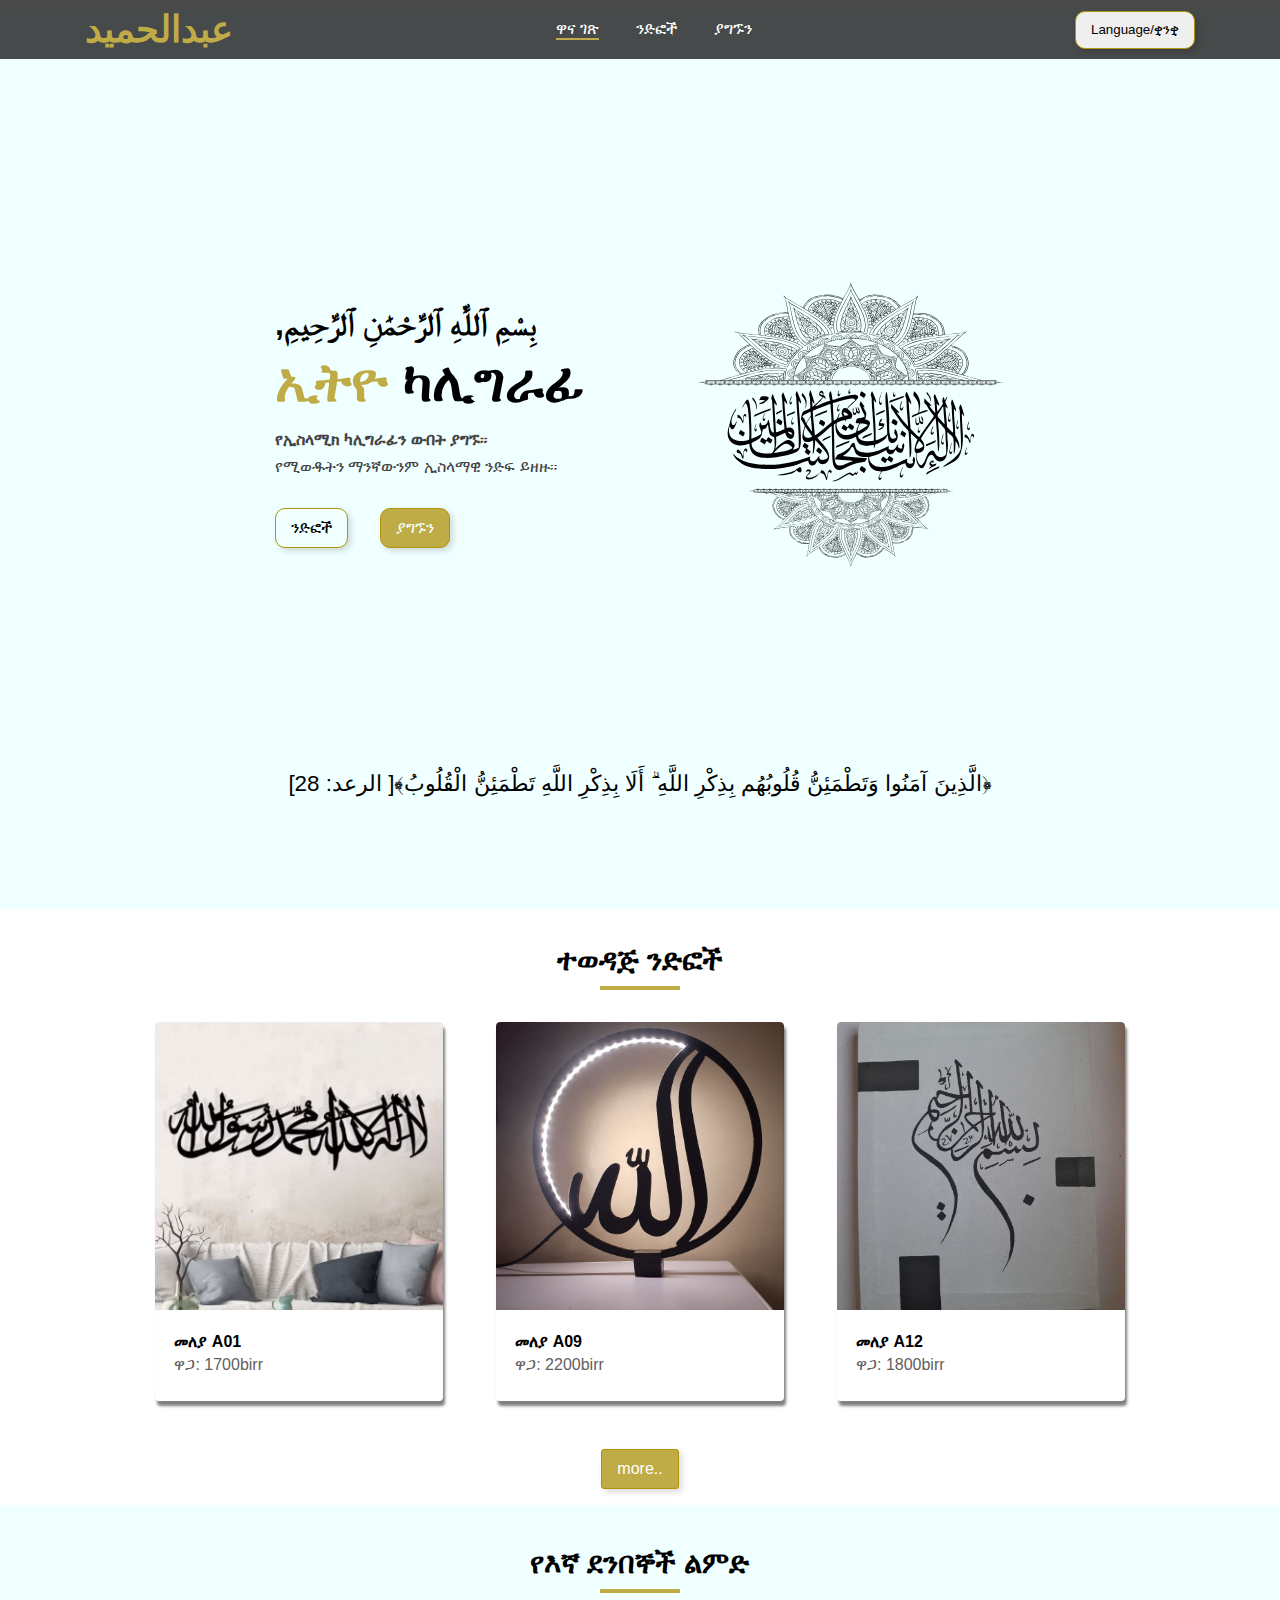
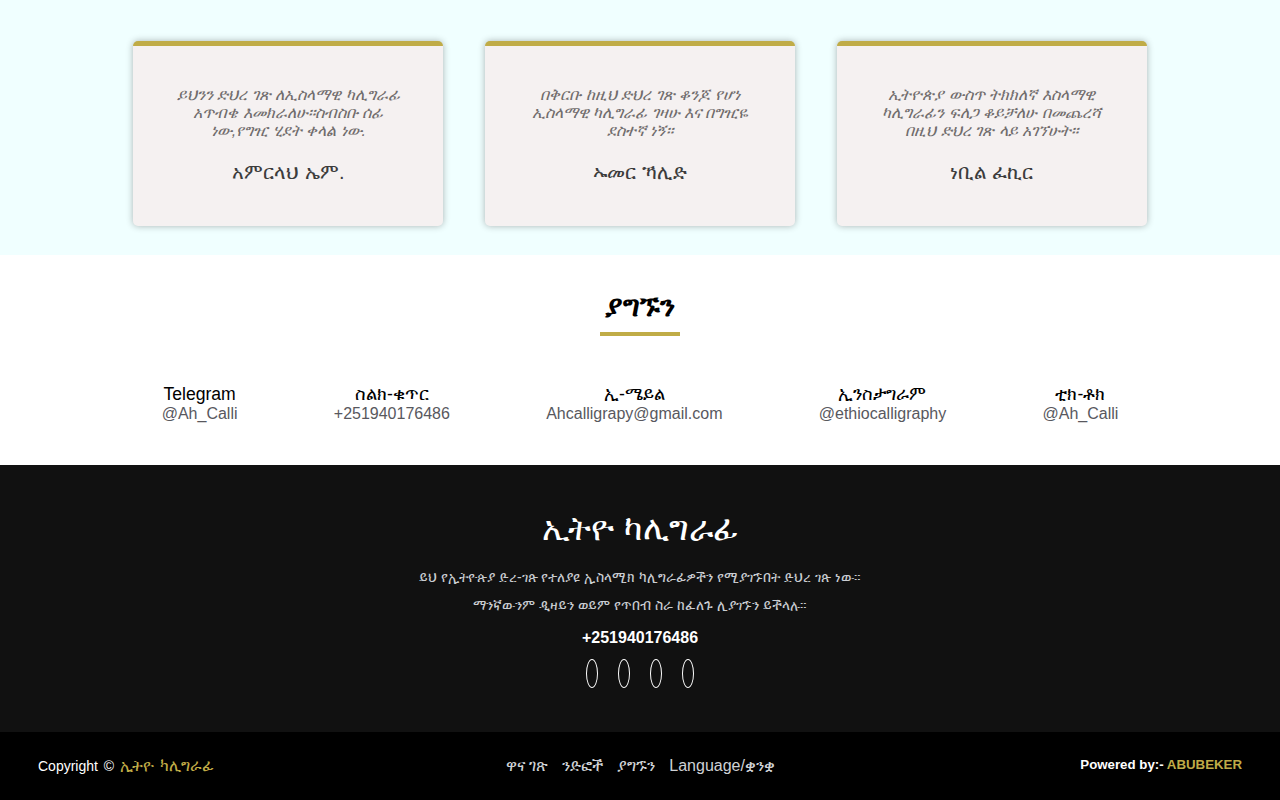
==== Amharic/amh.html @ 57990a03 "first-commit" ====
<!DOCTYPE html>
<html lang="en">
  <head>
    <meta charset="UTF-8" />
    <meta name="viewport" content="width=device-width, initial-scale=1.0" />
    <meta
      name="description"
      content="High-quality Ethiopian Islamic calligraphy for sale. Browse our collection of beautifully crafted calligraphy artworks."
    />
    <!-- <link rel="stylesheet" href="./fontawesome-free-6.2.1-web/css/all.css" />
    <link
      rel="stylesheet"
      href="../fontawesome-free-6.2.1-web/css/all.min.css"
    /> -->
    <link
      rel="stylesheet"
      href="https://cdnjs.cloudflare.com/ajax/libs/font-awesome/6.4.2/css/all.min.css"
      integrity="sha512-z3gLpd7yknf1YoNbCzqRKc4qyor8gaKU1qmn+CShxbuBusANI9QpRohGBreCFkKxLhei6S9CQXFEbbKuqLg0DA=="
      crossorigin="anonymous"
      referrerpolicy="no-referrer"
    />
    <link rel="stylesheet" href="../css/style.css" />
    <title>ኢትዮ ኢስላማዊ ካሊግራፊ</title>
  </head>
  <body>
    <header class="container">
      <div class="container-center">
        <nav class="nav">
          <div class="logo">عبدالحميد</div>
          <ul class="nav-lists">
            <li class="navlist active"><a href="#">ዋና ገጽ</a></li>
            <li class="navlist"><a href="./amhDesign.html">ንድፎች</a></li>
            <li class="navlist"><a href="#contact">ያግኙን</a></li>
          </ul>
          <button class="btn lan-btn">Language/ቋንቋ</button>
          <div class="languages">
            <div>
              <h3>Choose your language</h3>
              <h3>ቋንቋዎን ይምረጡ</h3>
              <div class="btn-container">
                <button><a href="">አማርኛ</a></button>
                <button><a href="../english/eng.html">English</a></button>
              </div>
            </div>
          </div>
          <div class="hamburger"><i class="fa-solid fa-bars"></i></div>
          <div class="overlay"></div>
          <div class="sidebar">
            <button class="close">X</button>
            <ul class="lists">
              <li class="list"><a href="#">ዋና ገጽ</a></li>
              <li class="list"><a href="./amhDesign.html">ንድፎች</a></li>
              <li class="list"><a href="#contact">ያግኙን</a></li>
            </ul>
            <button class="btn mobChangeLang">Language/ቋንቋ</button>
            <div class="languages-mob">
              <button class="mob-lang"><a href="#">አማርኛ</a></button>
              <button class="mob-lang">
                <a href="../english/eng.html">English</a>
              </button>
            </div>
          </div>
        </nav>
      </div>
    </header>

    <main>
      <div class="container-center">
        <div class="hero">
          <div class="hero-descr">
            <h3>,بِسْمِ ٱللَّٰهِ ٱلرَّحْمَٰنِ ٱلرَّحِيمِ</h3>
            <h1><span>ኢትዮ</span> ካሊግራፊ</h1>
            <h5>የኢስላሚክ ካሊግራፊን ውበት ያግኙ።</h5>
            <p>የሚወዱትን ማንኛውንም ኢስላማዊ ንድፍ ይዘዙ።</p>
            <div class="btn-container">
              <button class="btn btn-design">
                <a href="./amhDesign.html">ንድፎች</a>
              </button>
              <button class="btn btn-contact">
                <a href="#contact">ያግኙን</a>
              </button>
            </div>
          </div>
          <div class="hero-img">
            <div class="image-container">
              <img src="../img/Ornate-Islamic-Calligraphy.svg" />
            </div>
          </div>
        </div>
        <div class="ayah">
          <p>
            الَّذِينَ آمَنُوا وَتَطْمَئِنُّ قُلُوبُهُم بِذِكْرِ اللَّهِ ۗ أَلَا
            بِذِكْرِ اللَّهِ تَطْمَئِنُّ الْقُلُوبُ﴾[ الرعد: 28]﴿
          </p>
        </div>
      </div>
    </main>

    <section class="top-designs">
      <h2 class="title">ተወዳጅ ንድፎች</h2>
      <div class="underline"></div>
      <div class="designs">
        <article class="design">
          <div class="img-container">
            <img src="../img/d1.avif" alt="" />
          </div>
          <div class="design-footer">
            <h4>መለያ A01</h4>
            <p>ዋጋ: 1700birr</p>
          </div>
        </article>
        <article class="design">
          <div class="img-container">
            <img src="../img/17.jpg" alt="" />
          </div>
          <div class="design-footer">
            <h4>መለያ A09</h4>
            <p>ዋጋ: 2200birr</p>
          </div>
        </article>
        <article class="design">
          <div class="img-container">
            <img src="../img/19.jpg" alt="" />
          </div>
          <div class="design-footer">
            <h4>መለያ A12</h4>
            <p>ዋጋ: 1800birr</p>
          </div>
        </article>
      </div>
      <button class="btn btn-more">
        <a href="./amhDesign.html">more..</a>
      </button>
    </section>

    <section class="reviews-container">
      <h2 class="title">የእኛ ደንበኞች ልምድ</h2>
      <div class="underline"></div>
      <div class="reviews">
        <article class="review">
          <figcaption>
            <div class="quote">
              <i class="fa fa-quote-right" aria-hidden="true"></i>
            </div>
            <blockquote>
              <p>
                ይህንን ድህረ ገጽ ለኢስላማዊ ካሊግራፊ አጥብቄ እመክራለሁ።ስብስቡ ሰፊ ነው,የግዢ ሂደት ቀላል ነው.
              </p>
            </blockquote>
            <h3>አምርላህ ኤም.</h3>
          </figcaption>
        </article>
        <article class="review">
          <figcaption>
            <div class="quote">
              <i class="fa fa-quote-right" aria-hidden="true"></i>
            </div>
            <blockquote>
              <p>በቅርቡ ከዚህ ድህረ ገጽ ቆንጆ የሆነ ኢስላማዊ ካሊግራፊ ገዛሁ እና በግዢዬ ደስተኛ ነኝ።</p>
            </blockquote>
            <h3>ኡመር ኻሊድ</h3>
          </figcaption>
        </article>
        <article class="review">
          <figcaption>
            <div class="quote">
              <i class="fa fa-quote-right" aria-hidden="true"></i>
            </div>
            <blockquote>
              <p>
                ኢትዮጵያ ውስጥ ትክክለኛ እስላማዊ ካሊግራፊን ፍለጋ ቆይቻለሁ በመጨረሻ በዚህ ድህረ ገጽ ላይ
                አገኘሁት።
              </p>
            </blockquote>
            <h3>ነቢል ፈኪር</h3>
          </figcaption>
        </article>
      </div>
    </section>

    <section class="conatiner" id="contact">
      <div class="container-center">
        <h2 class="title">ያግኙን</h2>
        <div class="underline"></div>
        <div class="contacts">
          <div class="details">
            <a href="https://t.me/Hamidl1">
              <i class="fa-brands fa-telegram"></i>
              <div class="topic">Telegram</div>
              <div class="text"><a href="">@Ah_Calli</a></div>
            </a>
          </div>
          <div class="details">
            <i class="fas fa-phone-alt"></i>
            <div class="topic">ስልክ-ቁጥር</div>
            <div class="text">+251940176486</div>
          </div>
          <div class="details">
            <i class="fas fa-envelope"></i>
            <div class="topic">ኢ-ሜይል</div>
            <div class="text">Ahcalligrapy@gmail.com</div>
          </div>
          <div class="details">
            <a href="https://www.instagram.com/ethiocalligraphy/">
              <i class="fa-brands fa-instagram"></i>
              <div class="topic">ኢንስታግራም</div>
              <div class="text">
                <a href="https://www.instagram.com/ethiocalligraphy/"
                  >@ethiocalligraphy</a
                >
              </div>
            </a>
          </div>
          <div class="details">
            <a href="https://www.tiktok.com/@__hamidoo">
              <i class="fa-brands fa-tiktok"></i>
              <div class="topic">ቲክ-ቶክ</div>
              <div class="text">@Ah_Calli</div>
            </a>
          </div>
        </div>
      </div>
    </section>

    <footer>
      <div class="footer-content">
        <h3>ኢትዮ ካሊግራፊ</h3>
        <p>
          ይህ የኢትዮጵያ ድረ-ገጽ የተለያዩ ኢስላሚክ ካሊግራፊዎችን የሚያገኙበት ድህረ ገጽ ነው። ማንኛውንም ዲዛይን
          ወይም የጥበብ ስራ ከፈለጉ ሊያገኙን ይችላሉ።
        </p>
        <h4>+251940176486</h4>
        <ul class="socials">
          <li>
            <a href="#"><i class="fa-brands fa-facebook"></i></a>
          </li>
          <li>
            <a href="https://www.tiktok.com/@__hamidoo"
              ><i class="fa-brands fa-tiktok"></i
            ></a>
          </li>
          <li>
            <a href="https://t.me/Hamidl1"
              ><i class="fa-brands fa-telegram"></i
            ></a>
          </li>
          <li>
            <a href="https://www.instagram.com/ethiocalligraphy/"
              ><i class="fa-brands fa-instagram"></i
            ></a>
          </li>
        </ul>
      </div>
      <div class="footer-bottom">
        <div class="footer-menu">
          <p>copyright &copy; <a href="#">ኢትዮ ካሊግራፊ</a></p>
          <ul class="f-menu">
            <li><a href="#">ዋና ገጽ</a></li>
            <li><a href="./amhDesign.html">ንድፎች</a></li>
            <li><a href="#contact">ያግኙን</a></li>
            <li><a href="../index.html">Language/ቋንቋ</a></li>
          </ul>
          <h5 class="poweredBy">
            Powered by:-
            <a href="https://abuki43.github.io/PORTFOLIO/">Abubeker</a>
          </h5>
        </div>
      </div>
    </footer>
    <script src="../index.js"></script>
  </body>
</html>
---- css/style.css ----
:root {
  --gold-1: #af940a;
  --gold-2: #c0ac47;
  --gold-3:#ffec8b;
}

* {
  box-sizing: border-box;
  margin: 0;
  padding: 0;
}

body {
  font-family: sans-serif;
}

ul {
  list-style: none;
}

a {
  text-decoration: none;
  color: inherit;
}

.btn {
  padding: 10px 15px;
  border-radius: 10px;
  border: 1px solid var(--gold-1);
  outline: none;
  box-shadow: 3px 3px 6px rgba(0, 0, 0, .15);
}

.btn:hover {
  cursor: pointer;
}

.underline {
  width: 5rem;
  height: 0.25rem;
  background: var(--gold-2);
  margin-left: auto;
  margin-right: auto;
}

.container {
  width: 100%;
  padding: .5rem 2rem;
}

.container-center {
  max-width: 1150px;
  margin: 0 auto;
  padding-inline: 20px;
}

/* nav */

header {
  background-color: #141414c4;
  color: azure;
  z-index: 20;
  position: relative;
  /* position: fixed; */
}

.nav {
  display: flex;
  align-items: center;
  justify-content: space-between;
}


.logo {
  font-family: cursive;
  font-size: 2.3rem;
  font-weight: 600;
  color: var(--gold-2);
}

.hamburger {
  font-size: 1.4rem;
  display: none;
}

.hamburger:hover {
  cursor: pointer;
}

.nav-lists {
  display: flex;
  gap: 2.3rem;
  font-size: 1rem;
  height: 100%;
}

.navlist a {
  color: white;
}

.navlist:hover {
  cursor: pointer;
}

.active {
  border-bottom: 2px solid var(--gold-2);
}

.languages {
  position: absolute;
  top: 5rem;
  right: 2rem;
  padding: 1rem;
  background-color: rgb(233, 231, 231);
  border-radius: .2rem;
  z-index: 4;
  width: auto;
  height: auto;
  box-shadow: 2px 5px 3px 0px rgba(0, 0, 0, 0.5);
  color: #3c3c3c;
  text-align: center;
  display: none;
}

.languages.show {
  display: flex;
  flex-direction: column;
}

.languages button,
.mob-lang {
  margin-top: 10px;
  margin-right: 1rem;
  padding: 6px 9px;
  border-radius: 3px;
  border: 1px solid var(--gold-1);
  outline: none;
  box-shadow: 3px 3px 6px rgba(0, 0, 0, .15);
}

/* sidebar */

.sidebar {
  display: none;
}

.overlay {
  display: none;
}

/* hero */
main {
  background-color: azure;
  height: calc(100vh);
  margin-top: -50px;
  display: flex;
  align-items: center;
  justify-content: space-between;
  position: relative;
}

.hero {

  max-width: 1200px;
  margin: 0 auto;
  margin-bottom: 4rem;
  display: grid;
  grid-template-columns: 1fr 1fr;
  align-items: center;
  gap: 7rem;
  justify-content: space-between;
  padding-inline: 30px;
}

.hero-descr h3 {
  font-size: 2rem;
}

.hero-descr h1 {
  font-size: 3.4rem;
  padding-block: .5rem;
  padding-bottom: 1rem;
}

.hero-descr span {
  color: var(--gold-2);
  font-family: cursive;
}

.hero-descr p {
  font-size: 1rem;
  color: rgb(68, 67, 67);
  margin-bottom: 2rem;
}

.hero-descr h5 {
  font-size: 1rem;
  color: rgb(68, 67, 67);
  margin-bottom: .6rem;
}

.btn-design {
  background-color: azure;
  color: var(--dark-gold);
  font-size: 1rem;
  font-weight: 500;
  margin-right: 28px;
}

.btn-contact,
.btn-design:hover {
  color: azure;
  background-color: var(--gold-2);
  font-size: 1rem;
  font-weight: 500;
  cursor: pointer;
}

.btn-contact:hover {
  background-color: azure;
  color: var(--dark-gold);
  cursor: pointer;
}

.hero-img {
  display: flex;
  align-items: center;
  justify-content: center;
}

.hero .image-container {
  width: 100%;
  height: 100%;
}

.image-container img {
  width: 100%;
  height: 100%;
}

.ayah {
  margin: 0 auto;
  position: absolute;
  width: 100%;
  bottom: 7rem;
  left: 50%;
  /* right: 50%; */
  transform: translateX(-50%);

}

.ayah p {
  text-align: center;
  font-size: 1.4rem;
}


/* top designs */
.top-designs {
  display: flex;
  flex-direction: column;
  align-items: center;
}

.title {
  text-align: center;
  font-size: 1.8rem;
  margin-top: 2.2rem;
  margin-bottom: .5rem;
}

.designs {
  /* display: grid;
    grid-template-columns: repeat(3,auto); */
  display: flex;
  flex-wrap: wrap;
  justify-content: center;
  /* align-items: center; */
  gap: 3.3rem;
  margin-block: 2rem;
}

.design {
  background: white;
  width: 18rem;
  margin-bottom: 1rem;
  box-shadow: 2px 5px 3px 0px rgba(0, 0, 0, 0.5);
  transition: all 0.3s linear;
  display: grid;
  grid-template-rows: auto 1fr;
  border-radius: 0.25rem;
  overflow: hidden;
}

.design:hover {
  box-shadow: 4px 10px 5px 0px rgba(0, 0, 0, 0.5);
  cursor: pointer;
  transform: scale(1.02);
}

.design img {
  width: 100%;
  height: 18rem;
  object-fit: cover;
  border-top-left-radius: 0.25rem;
  border-top-right-radius: 0.25rem;
}

.design-footer {
  padding: 1.2rem;
}

.design-footer h3,
.design-footer h4,
.design-footer p {
  margin-bottom: 0.3rem;
}

.design-footer h3 {
  font-size: 2rem;
}

.design-footer p {
  color: #645e5e;
  margin-bottom: 0.5rem;
}

.loading {
  text-align: center;
  margin: 2rem auto;
  font-size: 2.2rem;
}

.btn-more {
  color: white;
  background-color: var(--gold-2);
  font-size: 1rem;
  font-weight: 500;
  cursor: pointer;
  border-radius: 3px;
  /* text-align: center; */

}

/* reviews */
.reviews-container {
  background-color: azure;
  padding-top: .4rem;
  padding-bottom: 1.8rem;
  margin-top: 1rem;
}

.reviews {
  /* display: grid;
    grid-template-columns: auto auto auto; */
  display: flex;
  flex-wrap: wrap;
  gap: 2.6rem;
  align-items: center;
  justify-content: center;
  margin-top: 2rem;

}

.review {
  box-shadow: 0 0 7px rgba(0, 0, 0, 0.3);
  color: #706c6c;
  /* display: inline-block; */
  font-family: sans-serif;
  font-size: 16px;
  margin-top: 1rem;
  max-width: 310px;
  min-width: 250px;
  position: relative;
  text-align: center;
  width: 100%;
  background-color: #f5f1f1;
  border-radius: 5px;
  border-top: 5px solid var(--gold-2);
}

.review:hover {
  box-shadow: 2px 2px 7px rgba(0, 0, 0, 0.3);
  cursor: pointer;
}


.review figcaption {
  padding: 13% 10% 12%;
}

.review figcaption .quote {
  transform: translateX(-50%);
  background-color: #fff;
  border-radius: 50%;
  box-shadow: 0 0 10px rgba(0, 0, 0, 0.25);
  color: var(--dark-gold);
  font-size: 32px;
  font-style: normal;
  left: 50%;
  line-height: 60px;
  position: absolute;
  top: -30px;
  width: 60px;
}

.review h3 {
  color: #3c3c3c;
  font-size: 20px;
  font-weight: 300;
  line-height: 24px;
  margin: 10px 0 5px;
}

.review blockquote {
  font-style: italic;
  font-weight: 300;
  margin: 0 0 20px;
}

/* contact us  */
.contacts {
  display: grid;
  grid-template-columns: repeat(5, auto);
  justify-content: space-evenly;
  gap: 1rem;
  padding-inline: .4rem;
  margin-top: 2rem;
  margin-bottom: 1rem;
  flex-wrap: wrap;
  /* align-items: center; */
}

.contacts .details {
  display: flex;
  flex-direction: column;
  align-items: center;
  padding: 10px;
  flex-wrap: wrap;
}
.details > a{
  display: flex;
  flex-direction: column;
  align-items: center;
  flex-wrap: wrap;
}

/* .contacts .details::before {
  content: '';
  position: absolute;
  height: 3rem;
  width: 2px;
  right: -1rem;
  z-index: 2;
  top: 50%;
  transform: translateY(-50%);
  background: #48484b;
} */

.contacts .details:hover {
  cursor: pointer;
  transform: scale(1.02);
}

.details i {
  font-size: 2.3rem;
  color: #5c5b61;
  margin-bottom: 6px;
}

.details .topic {
  font-size: 1.1rem;
  font-weight: 500;
}

.details .text {
  font-size: 1rem;
  color: #58585e;
}


/* footer */
footer {
  background: #111;
  height: auto;
  margin-top: 2rem;
  padding-top: 40px;
  color: #fff;

}

.footer-content {
  display: flex;
  align-items: center;
  justify-content: center;
  flex-direction: column;
  text-align: center;
  padding-inline: 1rem;
}

.footer-content h3 {
  font-size: 2.1rem;
  font-weight: 500;
  text-transform: capitalize;
  line-height: 3rem;
}

.footer-content p {
  max-width: 500px;
  margin: 10px auto;
  line-height: 28px;
  font-size: 14px;
  color: #cacdd2;
}

.socials {
  list-style: none;
  display: flex;
  align-items: center;
  justify-content: center;
  margin: 1rem 0 3rem 0;
}

.socials li {
  margin: 0 10px;
}

.socials a {
  color: #fff;
  border: 1.1px solid white;
  padding: 5px;
  border-radius: 50%;

}

.socials a i {
  font-size: 1.1rem;
  width: 20px;
  transition: color .4s ease;
}

.socials a:hover i {
  color: var(--gold-2);
}

.footer-bottom {
  background: #000;
  width: 100%;
  padding: 25px 38px;
  text-align: center;
  display: flex;
  justify-content: space-between;
  align-items: center;
}

.footer-bottom p {
  font-size: 14px;
  word-spacing: 2px;
  text-transform: capitalize;
}

.footer-bottom p a {
  color: var(--gold-2);
  font-size: 16px;
}

.footer-menu {
  display: flex;
  justify-content: space-between;
  width: 100%;
}

.footer-menu ul {
  display: flex;
  justify-content: center;
}

.footer-menu ul li {
  padding-right: 14px;
  display: block;
}

.footer-menu ul li a {
  color: #cfd2d6;
}

.footer-menu ul li a:hover {
  color: var(--gold-2);
}

footer .poweredBy a {
  color: var(--gold-2);
  text-transform: uppercase;
}

@media (min-width:700px) and (max-width:1000px) {
  .design {
    width: 15rem;
  }

  .design img {
    height: 15rem;
  }

  .reviews {
    gap: 1.7rem;
  }
}


@media (max-width:700px) {

  /* header */
  .sidebar {
    display: flex;
    flex-direction: column;
    position: fixed;
    top: 0;
    bottom: 0;
    right: 0;
    width: 50vw;
    background-color: #f5f1f1;
    box-shadow: 0 5px 7px rgba(0, 0, 0, 0.55);
    transition: all .3s ease-in;
    transform: translateX(100%);
    color: #111;
    padding: 4.5rem 0;
  }

  .sidebar.showSideBar {
    transform: translateX(0%);
  }

  .overlay {
    display: flex;
    position: absolute;
    width: 100vw;
    height: 100vh;
    top: 0;
    left: 0;
    bottom: 0;
    right: 0;
    background: #111;
    opacity: .4;
    display: none;
  }

  .sidebar .close {
    position: absolute;
    top: .5rem;
    left: -.3rem;
    border: none;
    color: rgb(228, 45, 45);
    font-weight: 700;
    font-size: 1.4rem;
    padding: 6px 9px;
    border-radius: 7px;
    outline: none;
    box-shadow: 3px 3px 6px rgba(0, 0, 0, .1);
  }

  .sidebar .lists {
    display: flex;
    flex-direction: column;
    gap: 0;
    width: 100%;
  }

  .sidebar .list {
    padding: .7rem 2rem;
    font-size: 1.1rem;
    cursor: pointer;
  }

  .sidebar .list:hover {
    border-bottom: 2px solid var(--gold-2);
    background-color: var(--gold-2);
  }

  .sidebar button {
    margin: 1rem 2rem;
    font-size: 1.04rem;
    max-width: 10rem;
  }

  .sidebar .languages-mob {
    box-shadow: 2px 5px 3px rgba(0, 0, 0, 0.25), -1px -3px 3px rgba(0, 0, 0, .15);
    border-radius: 8px;
    max-width: 11rem;
    padding-inline: 0;
    display: flex;
    gap: .4rem;
    align-items: center;
    justify-content: center;
    margin-left: 1rem;
    display: none;
  }

  .languages-mob .mob-lang {
    margin-right: 0;
    margin-left: .1rem;
    display: flex;
    align-items: center;
    justify-content: center;
  }

  .mob-lang a {
    margin: 0;
  }

  .languages-mob.show {
    display: flex;
  }

  .hamburger {
    display: flex;
  }

  .nav-lists {
    display: none;
  }

  .lan-btn {
    display: none;
  }

  /* hero */
  .hero-img {
    display: none;
  }

  .hero {
    grid-template-columns: 1fr;
    align-items: center;
    justify-content: center;
    padding: 0;
  }

  .hero-descr {
    display: flex;
    flex-direction: column;
    align-items: center;
  }

  /* top designs */

  .show {
    display: flex;
  }

  /* reviews */
  .reviews {
    grid-template-columns: auto;
  }

  /* contact */
  .contacts {
    display: grid;
    grid-template-columns: auto auto auto;
    justify-content: center;
  }

  /* footer */
  .footer-menu {
    flex-direction: column;
    justify-content: center;
  }

  .footer-menu ul {
    display: flex;
    margin-top: 10px;
    margin-bottom: 20px;
  }
}

@media (max-width:500px) {
  .contacts {
    grid-template-columns: repeat(2, auto);
  }

  .sidebar {
    width: 70vw;
  }
}
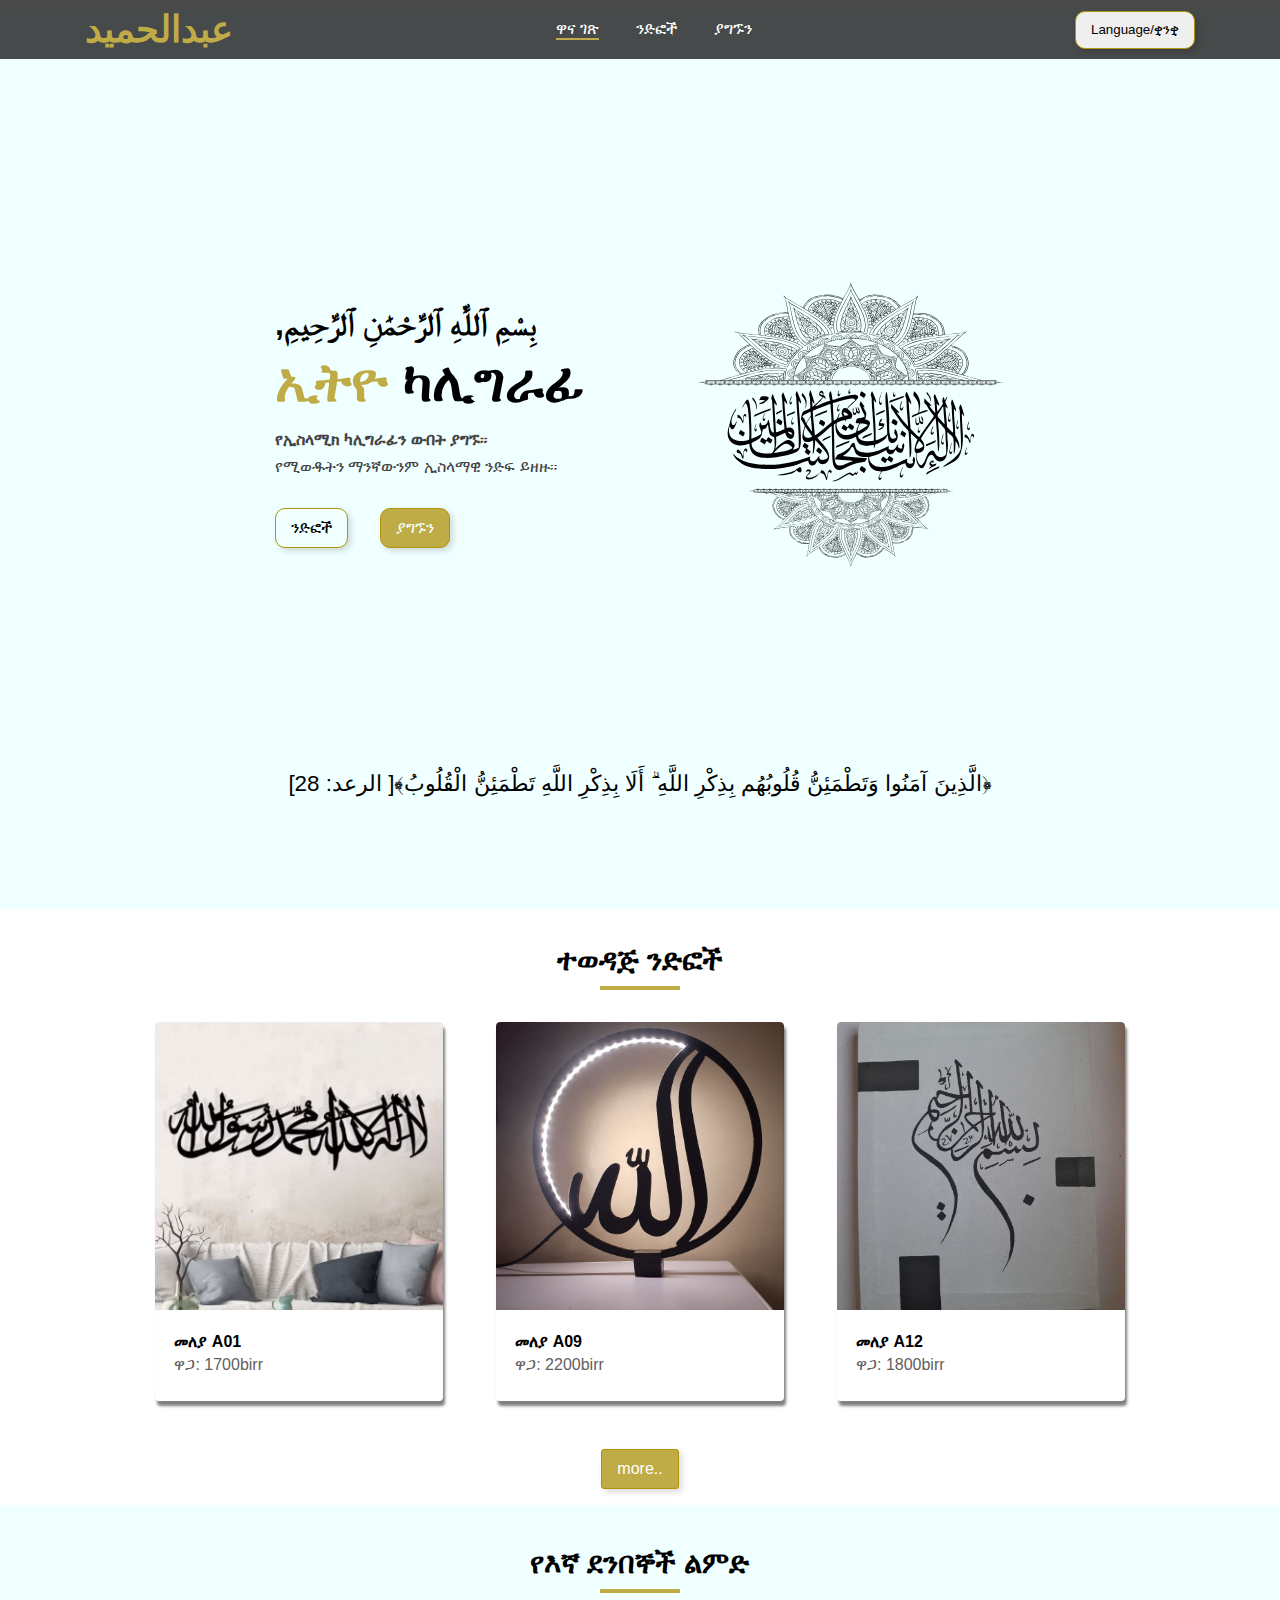
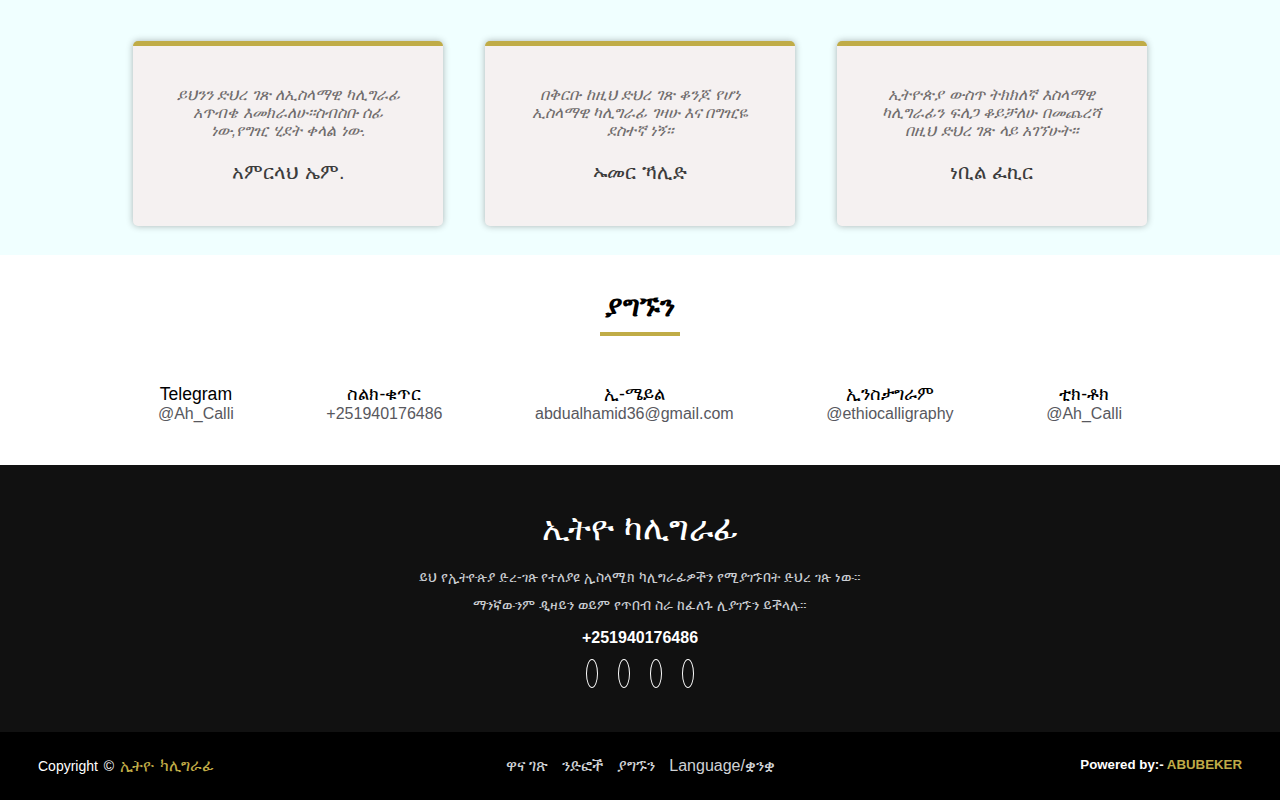
==== commit 9c199e3c: "Update amh.html" ====
--- a/Amharic/amh.html
+++ b/Amharic/amh.html
@@ -198,7 +198,7 @@
           <div class="details">
             <i class="fas fa-envelope"></i>
             <div class="topic">ኢ-ሜይል</div>
-            <div class="text">Ahcalligrapy@gmail.com</div>
+            <div class="text">abdualhamid36@gmail.com</div>
           </div>
           <div class="details">
             <a href="https://www.instagram.com/ethiocalligraphy/">
